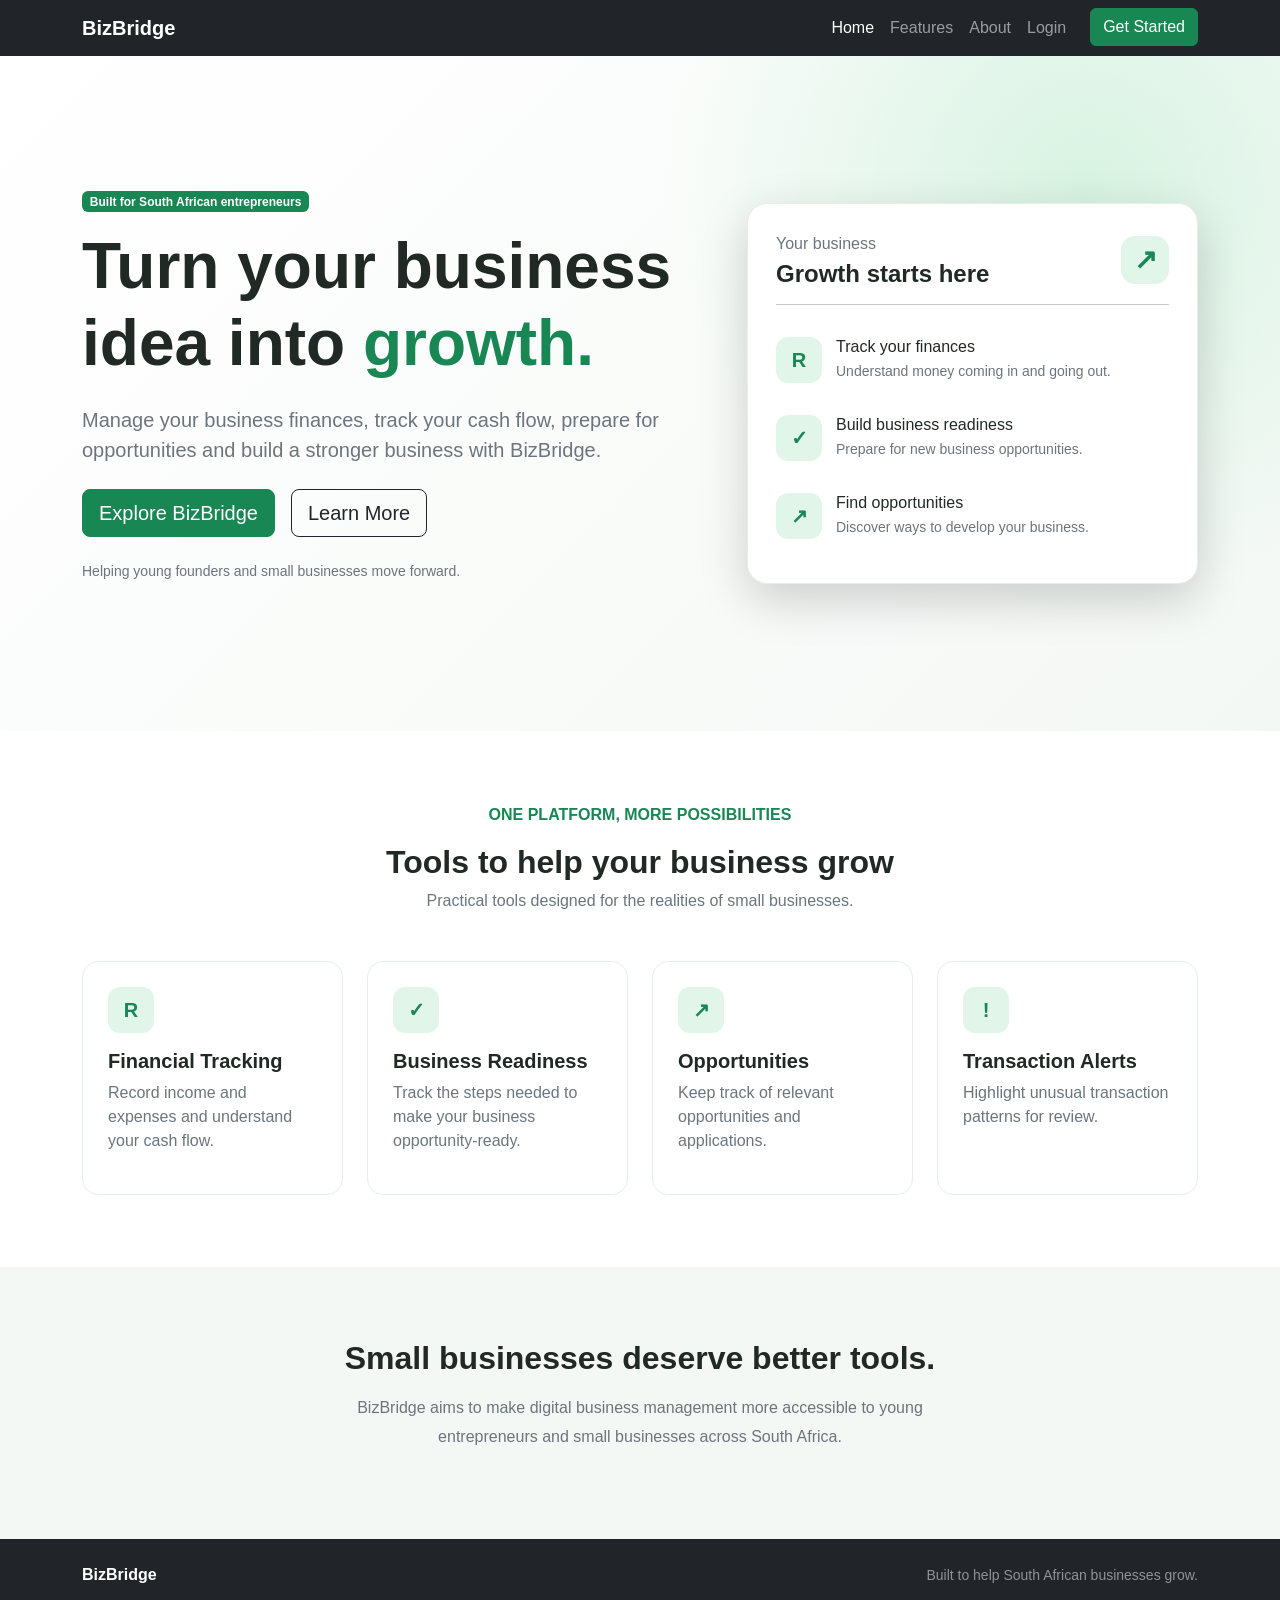
==== BizBridge.Client/index.html @ a51acb2f "linked the front-end register page with the backend" ====
<!DOCTYPE html>
<html lang="en">
<head>
    <meta charset="UTF-8">
    <meta name="viewport" content="width=device-width, initial-scale=1.0">

    <title>BizBridge | Grow Your Business</title>

    <!-- Bootstrap 5 CSS -->
    <link
        href="https://cdn.jsdelivr.net/npm/bootstrap@5.3.3/dist/css/bootstrap.min.css"
        rel="stylesheet">

    <!-- Custom CSS -->
    <link rel="stylesheet" href="style.css">
</head>

<body>
    <!-- Navigation -->
    <nav class="navbar navbar-expand-lg navbar-dark bg-dark">
        <div class="container">
            <a class="navbar-brand fw-bold" href="index.html">
                BizBridge
            </a>

            <button
                class="navbar-toggler"
                type="button"
                data-bs-toggle="collapse"
                data-bs-target="#mainNavbar"
                aria-controls="mainNavbar"
                aria-expanded="false"
                aria-label="Toggle navigation">
                <span class="navbar-toggler-icon"></span>
            </button>

            <div class="collapse navbar-collapse" id="mainNavbar">
                <ul class="navbar-nav ms-auto">
                    <li class="nav-item">
                        <a class="nav-link active" href="index.html">Home</a>
                    </li>
                    <li class="nav-item">
                        <a class="nav-link" href="#features">Features</a>
                    </li>
                    <li class="nav-item">
                        <a class="nav-link" href="#about">About</a>
                    </li>
                    <li class="nav-item">
                        <a class="nav-link" href="login.html">Login</a>
                    </li>
                    <li class="nav-item">
                        <a class="btn btn-success ms-lg-3" href="register.html">
                            Get Started
                        </a>
                    </li>
                </ul>
            </div>
        </div>
    </nav>

    <!-- Hero Section -->
    <header class="hero-section">
        <div class="container">
            <div class="row align-items-center min-vh-75">
                <div class="col-lg-7 py-5">
                    <span class="badge text-bg-success mb-3">
                        Built for South African entrepreneurs
                    </span>

                    <h1 class="display-3 fw-bold">
                        Turn your business idea into
                        <span class="text-success">growth.</span>
                    </h1>

                    <p class="lead text-secondary mt-4">
                        Manage your business finances, track your cash flow,
                        prepare for opportunities and build a stronger business
                        with BizBridge.
                    </p>

                    <div class="mt-4 d-flex flex-wrap gap-3" id="get-started">
                        <a href="#features" class="btn btn-success btn-lg">
                            Explore BizBridge
                        </a>

                        <a href="#about" class="btn btn-outline-dark btn-lg">
                            Learn More
                        </a>
                    </div>

                    <p class="small text-secondary mt-4">
                        Helping young founders and small businesses move forward.
                    </p>
                </div>

                <div class="col-lg-5 py-5">
                    <div class="growth-card shadow-lg">
                        <div class="d-flex justify-content-between align-items-center">
                            <div>
                                <p class="text-secondary mb-1">Your business</p>
                                <h4 class="fw-bold mb-0">Growth starts here</h4>
                            </div>
                            <span class="growth-icon">↗</span>
                        </div>

                        <hr>

                        <div class="feature-mini">
                            <span class="mini-icon">R</span>
                            <div>
                                <h6 class="mb-1">Track your finances</h6>
                                <p class="text-secondary small mb-0">
                                    Understand money coming in and going out.
                                </p>
                            </div>
                        </div>

                        <div class="feature-mini">
                            <span class="mini-icon">✓</span>
                            <div>
                                <h6 class="mb-1">Build business readiness</h6>
                                <p class="text-secondary small mb-0">
                                    Prepare for new business opportunities.
                                </p>
                            </div>
                        </div>

                        <div class="feature-mini">
                            <span class="mini-icon">↗</span>
                            <div>
                                <h6 class="mb-1">Find opportunities</h6>
                                <p class="text-secondary small mb-0">
                                    Discover ways to develop your business.
                                </p>
                            </div>
                        </div>
                    </div>
                </div>
            </div>
        </div>
    </header>

    <!-- Features -->
    <section class="py-5" id="features">
        <div class="container py-4">
            <div class="text-center mb-5">
                <p class="text-success fw-semibold">ONE PLATFORM, MORE POSSIBILITIES</p>
                <h2 class="fw-bold">Tools to help your business grow</h2>
                <p class="text-secondary">
                    Practical tools designed for the realities of small businesses.
                </p>
            </div>

            <div class="row g-4">
                <div class="col-md-6 col-lg-3">
                    <div class="feature-card h-100">
                        <div class="feature-icon">R</div>
                        <h5 class="fw-bold mt-3">Financial Tracking</h5>
                        <p class="text-secondary">
                            Record income and expenses and understand your cash flow.
                        </p>
                    </div>
                </div>

                <div class="col-md-6 col-lg-3">
                    <div class="feature-card h-100">
                        <div class="feature-icon">✓</div>
                        <h5 class="fw-bold mt-3">Business Readiness</h5>
                        <p class="text-secondary">
                            Track the steps needed to make your business opportunity-ready.
                        </p>
                    </div>
                </div>

                <div class="col-md-6 col-lg-3">
                    <div class="feature-card h-100">
                        <div class="feature-icon">↗</div>
                        <h5 class="fw-bold mt-3">Opportunities</h5>
                        <p class="text-secondary">
                            Keep track of relevant opportunities and applications.
                        </p>
                    </div>
                </div>

                <div class="col-md-6 col-lg-3">
                    <div class="feature-card h-100">
                        <div class="feature-icon">!</div>
                        <h5 class="fw-bold mt-3">Transaction Alerts</h5>
                        <p class="text-secondary">
                            Highlight unusual transaction patterns for review.
                        </p>
                    </div>
                </div>
            </div>
        </div>
    </section>

    <!-- About -->
    <section class="about-section py-5" id="about">
        <div class="container py-4 text-center">
            <h2 class="fw-bold">Small businesses deserve better tools.</h2>
            <p class="text-secondary mx-auto mt-3 about-text">
                BizBridge aims to make digital business management more accessible
                to young entrepreneurs and small businesses across South Africa.
            </p>
        </div>
    </section>

    <!-- Footer -->
    <footer class="bg-dark text-white py-4">
        <div class="container d-flex flex-column flex-md-row
                    justify-content-between align-items-center gap-2">
            <p class="mb-0 fw-bold">BizBridge</p>
            <p class="mb-0 small text-white-50">
                Built to help South African businesses grow.
            </p>
        </div>
    </footer>

    <!-- Bootstrap JavaScript -->
    <script
        src="https://cdn.jsdelivr.net/npm/bootstrap@5.3.3/dist/js/bootstrap.bundle.min.js">
    </script>

    <!-- Custom JavaScript -->
    <script src="app.js"></script>
</body>
</html>
---- BizBridge.Client/style.css ----
:root {
    --bizbridge-green: #198754;
    --bizbridge-light: #f4f8f5;
    --bizbridge-text: #202923;
}

body {
    font-family: Arial, Helvetica, sans-serif;
    color: var(--bizbridge-text);
    margin: 0;
}

.hero-section {
    background:
        radial-gradient(circle at 85% 20%, #d8f3e2 0, transparent 35%),
        linear-gradient(135deg, #ffffff, var(--bizbridge-light));
}

.min-vh-75 {
    min-height: 75vh;
}

.growth-card {
    background: #ffffff;
    border: 1px solid #e6eee8;
    border-radius: 20px;
    padding: 28px;
}

.growth-icon {
    display: grid;
    place-items: center;
    width: 48px;
    height: 48px;
    border-radius: 14px;
    background: #e2f5e9;
    color: var(--bizbridge-green);
    font-size: 28px;
    font-weight: bold;
}

.feature-mini {
    display: flex;
    gap: 14px;
    align-items: flex-start;
    padding: 16px 0;
}

.mini-icon,
.feature-icon {
    display: grid;
    place-items: center;
    flex-shrink: 0;
    width: 46px;
    height: 46px;
    border-radius: 12px;
    background: #e2f5e9;
    color: var(--bizbridge-green);
    font-weight: bold;
    font-size: 20px;
}

.feature-card {
    padding: 25px;
    border: 1px solid #e8eee9;
    border-radius: 16px;
    background: #ffffff;
    transition: transform 0.2s ease, box-shadow 0.2s ease;
}

.feature-card:hover {
    transform: translateY(-5px);
    box-shadow: 0 12px 28px rgba(20, 60, 35, 0.08);
}

.about-section {
    background: var(--bizbridge-light);
}

.about-text {
    max-width: 650px;
    line-height: 1.8;
}

@media (max-width: 576px) {
    .hero-section h1 {
        font-size: 2.5rem;
    }

    .growth-card {
        padding: 20px;
    }
}

/* Authentication pages */
.auth-page {
    min-height: 100vh;
    background: #f4f8f5;
}

.auth-card {
    background: #ffffff;
    border: 1px solid #e6eee8;
    border-radius: 18px;
    padding: 35px;
}

.auth-card .form-control {
    padding: 12px 14px;
    border-radius: 9px;
}

.auth-card .form-control:focus {
    border-color: #198754;
    box-shadow: 0 0 0 0.2rem rgba(25, 135, 84, 0.15);
}

@media (max-width: 576px) {
    .auth-card {
        padding: 24px;
    }
}
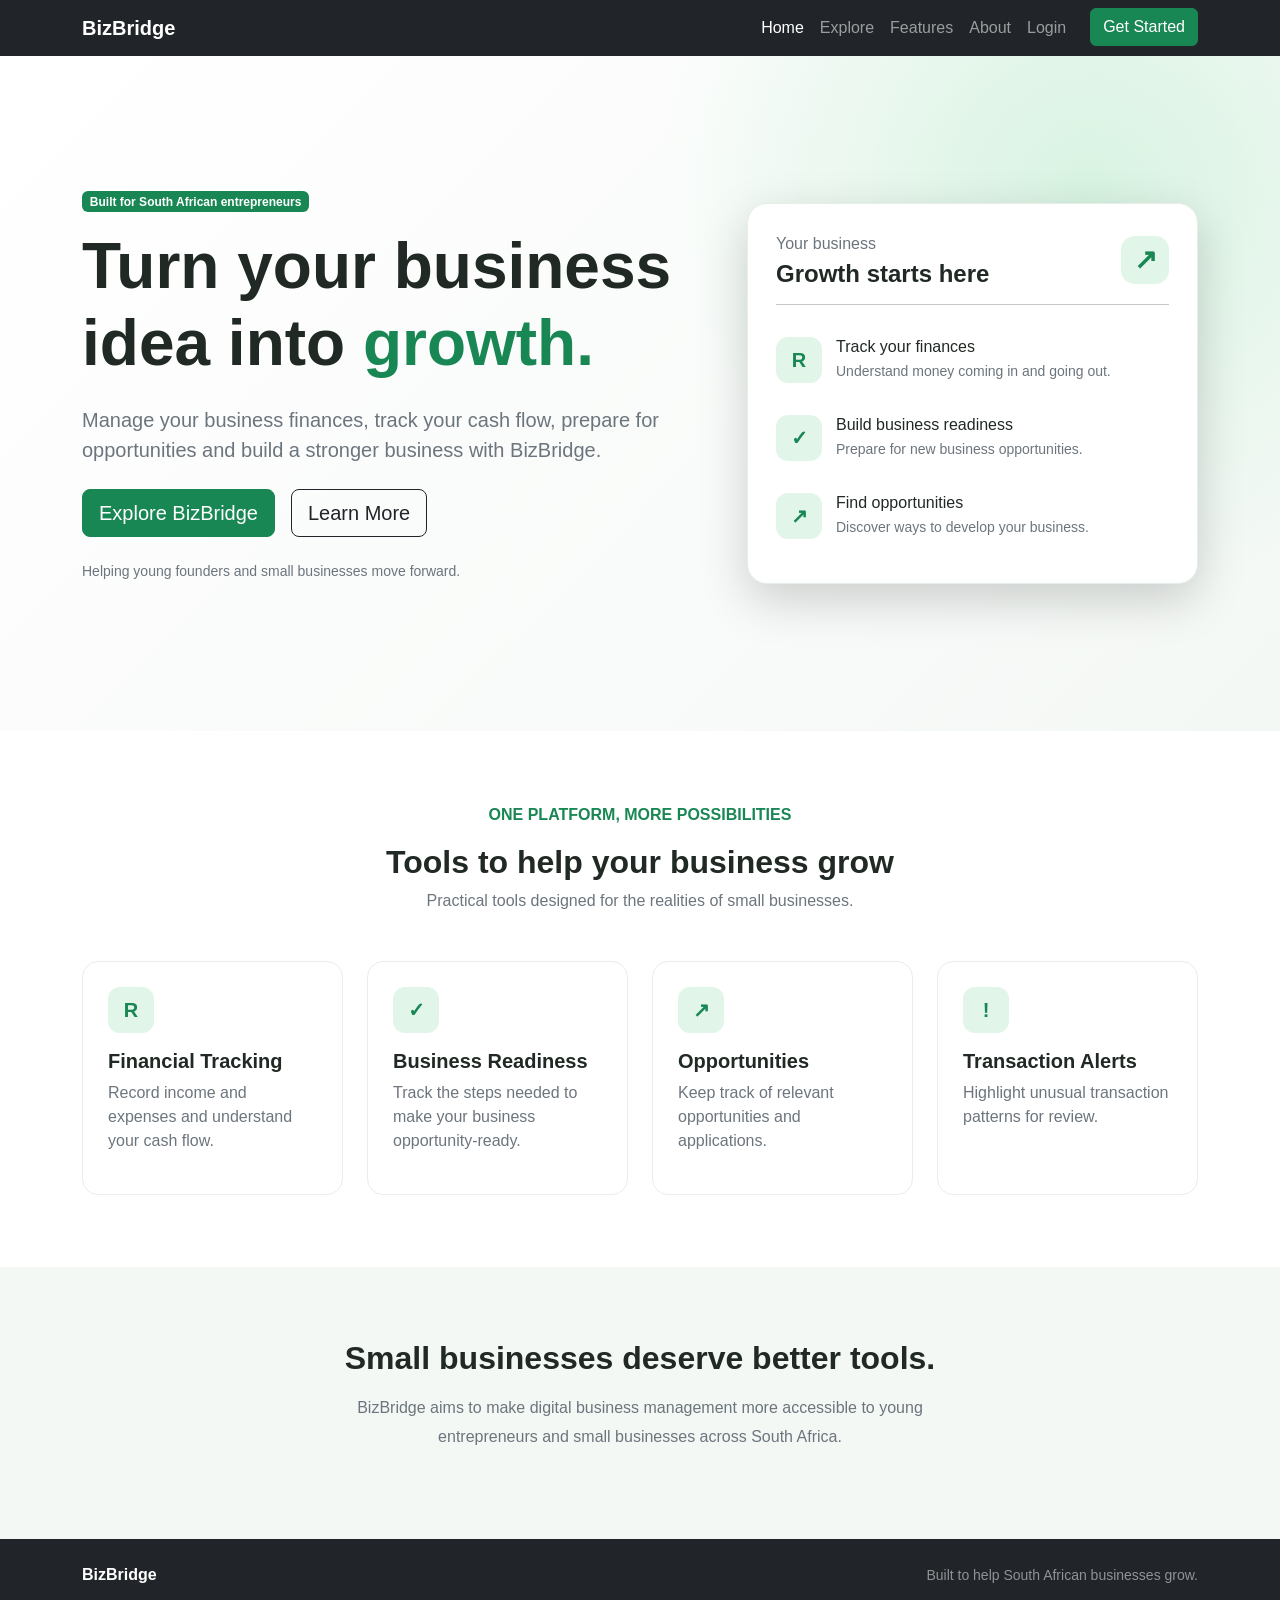
==== commit 14a2e9d9: "Add responsive business discovery page Co-authored-by: Copilot <223556219+Copilot@users.noreply.gith" ====
--- a/BizBridge.Client/index.html
+++ b/BizBridge.Client/index.html
@@ -41,6 +41,9 @@
                         <a class="nav-link active" href="index.html">Home</a>
                     </li>
                     <li class="nav-item">
+                        <a class="nav-link" href="explore.html">Explore</a>
+                    </li>
+                    <li class="nav-item">
                         <a class="nav-link" href="#features">Features</a>
                     </li>
                     <li class="nav-item">
--- a/BizBridge.Client/style.css
+++ b/BizBridge.Client/style.css
@@ -121,3 +121,199 @@
     }
 }
 
+.summary-box {
+    background: #f9fbfa;
+    border: 1px solid #e7efe9;
+    border-radius: 12px;
+    padding: 18px 20px;
+}
+
+.readiness-check {
+    padding: 14px 12px 14px 2rem;
+    border-bottom: 1px solid #e7efe9;
+}
+
+.readiness-check:last-child {
+    border-bottom: 0;
+}
+
+.readiness-check .form-check-input {
+    margin-top: 0.35rem;
+}
+
+.readiness-check .form-check-input:disabled {
+    opacity: 0.8;
+}
+
+.cash-flow-row {
+    display: grid;
+    grid-template-columns: 3.5rem minmax(3rem, 1fr) minmax(6rem, auto);
+    align-items: center;
+    gap: 10px;
+    margin-bottom: 12px;
+}
+
+.cash-flow-track {
+    height: 12px;
+    overflow: hidden;
+    border-radius: 8px;
+    background: #edf1ee;
+}
+
+.cash-flow-fill {
+    height: 100%;
+    border-radius: inherit;
+}
+
+.cash-flow-positive {
+    background: var(--bizbridge-green);
+}
+
+.cash-flow-negative {
+    background: #dc3545;
+}
+
+.cash-flow-row > span:last-child {
+    text-align: right;
+}
+
+
+/* ========================================
+   Transactions Page
+======================================== */
+
+.transactions-page {
+    min-height: 100vh;
+    background: var(--bizbridge-light);
+}
+
+.transactions-header {
+    background:
+        radial-gradient(circle at 90% 10%, #d8f3e2 0, transparent 35%),
+        #ffffff;
+    border: 1px solid #e6eee8;
+    border-radius: 18px;
+    padding: 28px;
+}
+
+.transactions-card {
+    background: #ffffff;
+    border: 1px solid #e6eee8;
+    border-radius: 16px;
+    padding: 24px;
+    box-shadow: 0 4px 16px rgba(20, 60, 35, 0.04);
+}
+
+.transactions-card h2 {
+    color: var(--bizbridge-text);
+    font-weight: 700;
+}
+
+.transactions-card .form-label {
+    font-weight: 600;
+    color: var(--bizbridge-text);
+}
+
+.transactions-card .form-control,
+.transactions-card .form-select {
+    border-radius: 9px;
+    padding: 10px 12px;
+}
+
+.transactions-card .form-control:focus,
+.transactions-card .form-select:focus {
+    border-color: var(--bizbridge-green);
+    box-shadow: 0 0 0 0.2rem rgba(25, 135, 84, 0.15);
+}
+
+.transactions-card .btn-primary {
+    background: var(--bizbridge-green);
+    border-color: var(--bizbridge-green);
+}
+
+.transactions-card .btn-primary:hover {
+    background: #146c43;
+    border-color: #146c43;
+}
+
+.transactions-table-wrapper {
+    width: 100%;
+    overflow-x: auto;
+}
+
+.transactions-table {
+    margin-bottom: 0;
+    vertical-align: middle;
+}
+
+.transactions-table thead th {
+    background: #f4f8f5;
+    color: var(--bizbridge-text);
+    font-size: 0.875rem;
+    white-space: nowrap;
+}
+
+.transactions-table td {
+    padding-top: 14px;
+    padding-bottom: 14px;
+}
+
+.transaction-amount-income {
+    color: var(--bizbridge-green);
+    font-weight: 700;
+    white-space: nowrap;
+}
+
+.transaction-amount-expense {
+    color: #dc3545;
+    font-weight: 700;
+    white-space: nowrap;
+}
+
+.transaction-type-badge {
+    display: inline-block;
+    padding: 5px 10px;
+    border-radius: 20px;
+    font-size: 0.75rem;
+    font-weight: 700;
+}
+
+.transaction-type-income {
+    background: #e2f5e9;
+    color: #146c43;
+}
+
+.transaction-type-expense {
+    background: #fce8e8;
+    color: #b02a37;
+}
+
+.transactions-empty-state {
+    padding: 32px 16px;
+    text-align: center;
+    color: #6c757d;
+}
+
+#pageMessage {
+    border-radius: 10px;
+}
+
+@media (max-width: 768px) {
+    .transactions-header {
+        padding: 20px;
+    }
+
+    .transactions-card {
+        padding: 18px;
+    }
+
+    .transactions-header h1 {
+        font-size: 1.7rem;
+    }
+}
+
+@media (max-width: 576px) {
+    .transactions-card {
+        padding: 15px;
+    }
+}
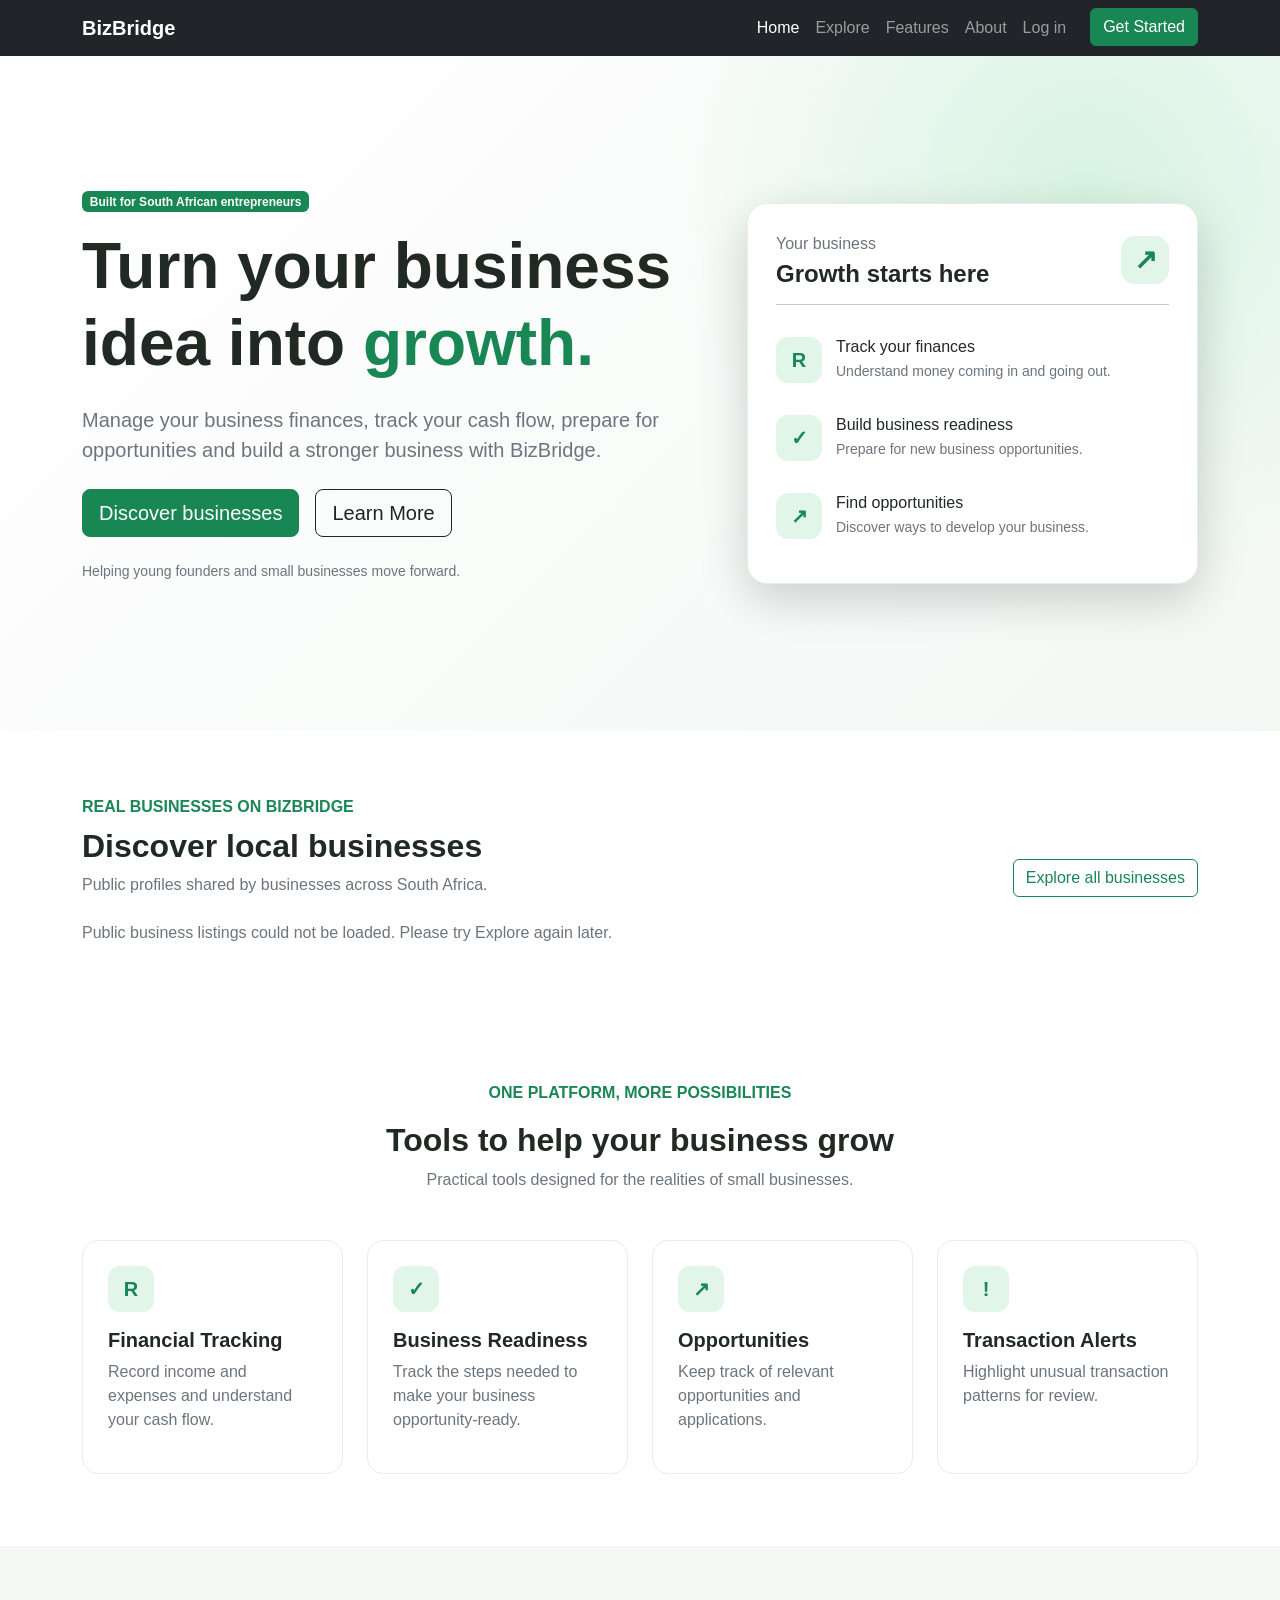
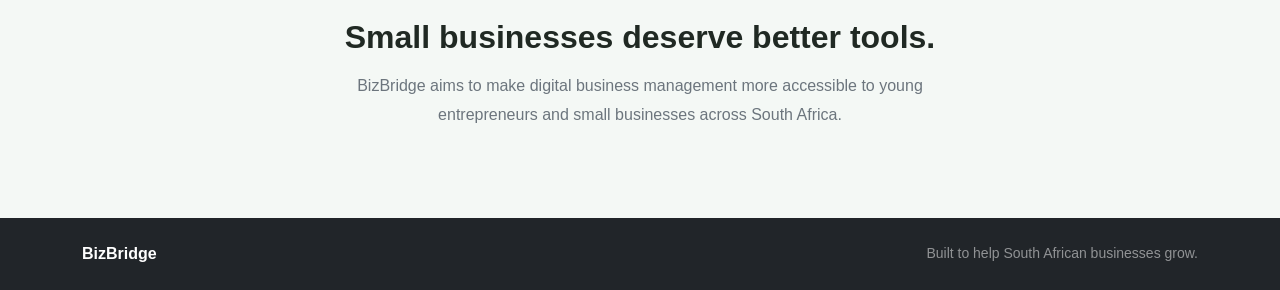
==== commit 8b5ac082: "Add Explore API and marketplace workflows Co-authored-by: Copilot <223556219+Copilot@users.noreply.g" ====
--- a/BizBridge.Client/index.html
+++ b/BizBridge.Client/index.html
@@ -49,10 +49,20 @@
                     <li class="nav-item">
                         <a class="nav-link" href="#about">About</a>
                     </li>
-                    <li class="nav-item">
-                        <a class="nav-link" href="login.html">Login</a>
-                    </li>
-                    <li class="nav-item">
+                    <li class="nav-item" id="loginNavItem">
+                        <a class="nav-link" id="loginNavLink" href="login.html">
+                            Log in
+                        </a>
+                    </li>
+                    <li class="nav-item" id="logoutNavItem" hidden>
+                        <button
+                            class="btn btn-outline-light btn-sm"
+                            type="button"
+                            id="logoutButton">
+                            Log out
+                        </button>
+                    </li>
+                    <li class="nav-item" id="registerNavItem">
                         <a class="btn btn-success ms-lg-3" href="register.html">
                             Get Started
                         </a>
@@ -83,8 +93,8 @@
                     </p>
 
                     <div class="mt-4 d-flex flex-wrap gap-3" id="get-started">
-                        <a href="#features" class="btn btn-success btn-lg">
-                            Explore BizBridge
+                        <a href="explore.html" class="btn btn-success btn-lg">
+                            Discover businesses
                         </a>
 
                         <a href="#about" class="btn btn-outline-dark btn-lg">
@@ -143,6 +153,41 @@
             </div>
         </div>
     </header>
+
+    <!-- Public business listings are loaded from the BizBridge API. -->
+    <section
+        class="py-5 bg-white"
+        id="businessDiscoverySection"
+        aria-labelledby="businessDiscoveryHeading">
+        <div class="container py-3">
+            <div class="d-flex flex-column flex-md-row
+                        justify-content-between align-items-md-end gap-3 mb-4">
+                <div>
+                    <p class="text-success fw-semibold mb-2">
+                        REAL BUSINESSES ON BIZBRIDGE
+                    </p>
+                    <h2 id="businessDiscoveryHeading" class="fw-bold mb-2">
+                        Discover local businesses
+                    </h2>
+                    <p class="text-secondary mb-0">
+                        Public profiles shared by businesses across South Africa.
+                    </p>
+                </div>
+                <a href="explore.html" class="btn btn-outline-success">
+                    Explore all businesses
+                </a>
+            </div>
+
+            <p
+                id="businessDiscoveryStatus"
+                class="text-secondary"
+                role="status"
+                aria-live="polite">
+                Loading public businesses...
+            </p>
+            <div id="featuredBusinesses" class="row g-3"></div>
+        </div>
+    </section>
 
     <!-- Features -->
     <section class="py-5" id="features">
@@ -227,6 +272,7 @@
     </script>
 
     <!-- Custom JavaScript -->
+    <script src="api-config.js"></script>
     <script src="app.js"></script>
 </body>
 </html>
--- a/BizBridge.Client/style.css
+++ b/BizBridge.Client/style.css
@@ -317,3 +317,256 @@
         padding: 15px;
     }
 }
+
+
+/* BizBridge API-driven Explore listings */
+
+.explore-business-grid {
+    display: grid;
+    grid-template-columns: repeat(auto-fit, minmax(240px, 1fr));
+    gap: 1.25rem;
+}
+
+.explore-business-card {
+    min-width: 0;
+    overflow: hidden;
+    border: 1px solid #e5e7eb;
+    border-radius: 14px;
+    background: #fff;
+    box-shadow: 0 3px 12px rgba(0, 0, 0, 0.04);
+}
+
+.explore-business-card-image {
+    display: flex;
+    width: 100%;
+    height: 180px;
+    padding: 0;
+    overflow: hidden;
+    align-items: center;
+    justify-content: center;
+    border: 0;
+    background: #f3f4f6;
+}
+
+.explore-business-card-image img,
+.explore-business-card-image .business-image-placeholder {
+    width: 100%;
+    height: 100%;
+    object-fit: cover;
+}
+
+.business-image-placeholder {
+    display: flex;
+    align-items: center;
+    justify-content: center;
+    background: #e8eefc;
+    color: #2346a0;
+    font-size: 1.4rem;
+    font-weight: 700;
+}
+
+.explore-business-card-body {
+    padding: 1rem;
+}
+
+.explore-business-card-body h3 {
+    margin: 0.6rem 0;
+    font-size: 1.15rem;
+}
+
+.explore-business-title {
+    padding: 0;
+    border: 0;
+    background: none;
+    color: inherit;
+    font: inherit;
+    font-weight: 700;
+    text-align: left;
+}
+
+.explore-business-title:hover {
+    color: #3157c8;
+}
+
+.explore-category-badge {
+    display: inline-block;
+    padding: 0.3rem 0.65rem;
+    border-radius: 999px;
+    background: #eef2ff;
+    color: #3149a5;
+    font-size: 0.8rem;
+    font-weight: 600;
+}
+
+.explore-business-location {
+    margin-bottom: 0.65rem;
+    color: #6b7280;
+    font-size: 0.9rem;
+}
+
+.explore-business-description {
+    display: -webkit-box;
+    overflow: hidden;
+    min-height: 3.5rem;
+    margin-bottom: 1rem;
+    color: #4b5563;
+    line-height: 1.5;
+    -webkit-box-orient: vertical;
+    -webkit-line-clamp: 3;
+}
+
+.explore-business-story,
+.explore-featured-business {
+    display: flex;
+    align-items: center;
+    gap: 0.7rem;
+    padding: 0.5rem;
+    border: 0;
+    background: transparent;
+    color: inherit;
+    text-align: left;
+    cursor: pointer;
+}
+
+.explore-business-story {
+    flex-direction: column;
+    width: 90px;
+    flex-shrink: 0;
+}
+
+.explore-story-image {
+    display: block;
+    width: 64px;
+    height: 64px;
+    overflow: hidden;
+    border: 2px solid #dbe4ff;
+    border-radius: 50%;
+}
+
+.explore-story-image img,
+.explore-story-image .business-image-placeholder {
+    width: 100%;
+    height: 100%;
+    object-fit: cover;
+}
+
+.explore-story-name {
+    width: 100%;
+    overflow: hidden;
+    font-size: 0.78rem;
+    text-align: center;
+    text-overflow: ellipsis;
+    white-space: nowrap;
+}
+
+.explore-featured-business {
+    width: 100%;
+    border-radius: 10px;
+}
+
+.explore-featured-business:hover,
+.explore-business-story:hover {
+    background: #f8faff;
+}
+
+.explore-featured-image {
+    width: 52px;
+    height: 52px;
+    flex-shrink: 0;
+    overflow: hidden;
+    border-radius: 10px;
+}
+
+.explore-featured-image img,
+.explore-featured-image .business-image-placeholder {
+    width: 100%;
+    height: 100%;
+    object-fit: cover;
+}
+
+.explore-featured-details {
+    display: flex;
+    min-width: 0;
+    flex-direction: column;
+    gap: 0.15rem;
+}
+
+.explore-featured-details strong,
+.explore-featured-details small {
+    overflow: hidden;
+    text-overflow: ellipsis;
+    white-space: nowrap;
+}
+
+.explore-featured-details small {
+    color: #6b7280;
+}
+
+.explore-loading,
+.explore-error,
+.explore-empty-state {
+    padding: 2rem 1rem;
+    text-align: center;
+}
+
+.explore-error {
+    border: 1px solid #fecaca;
+    border-radius: 12px;
+    background: #fff7f7;
+}
+
+.explore-spinner {
+    display: inline-block;
+    width: 28px;
+    height: 28px;
+    border: 3px solid #dbe4ff;
+    border-top-color: #3157c8;
+    border-radius: 50%;
+    animation: explore-spin 0.8s linear infinite;
+}
+
+@keyframes explore-spin {
+    to {
+        transform: rotate(360deg);
+    }
+}
+
+.explore-profile-image {
+    width: 100%;
+    max-height: 260px;
+    margin-bottom: 1rem;
+    overflow: hidden;
+    border-radius: 12px;
+}
+
+.explore-profile-image img,
+.explore-profile-image .business-image-placeholder {
+    display: flex;
+    width: 100%;
+    max-height: 260px;
+    min-height: 160px;
+    object-fit: cover;
+}
+
+.explore-profile-contact {
+    display: flex;
+    flex-wrap: wrap;
+    gap: 0.65rem;
+    margin: 1.25rem 0;
+}
+
+@media (max-width: 576px) {
+    .explore-business-grid {
+        grid-template-columns: 1fr;
+    }
+
+    .explore-business-card-image {
+        height: 200px;
+    }
+}
+
+@media (prefers-reduced-motion: reduce) {
+    .explore-spinner {
+        animation: none;
+    }
+}
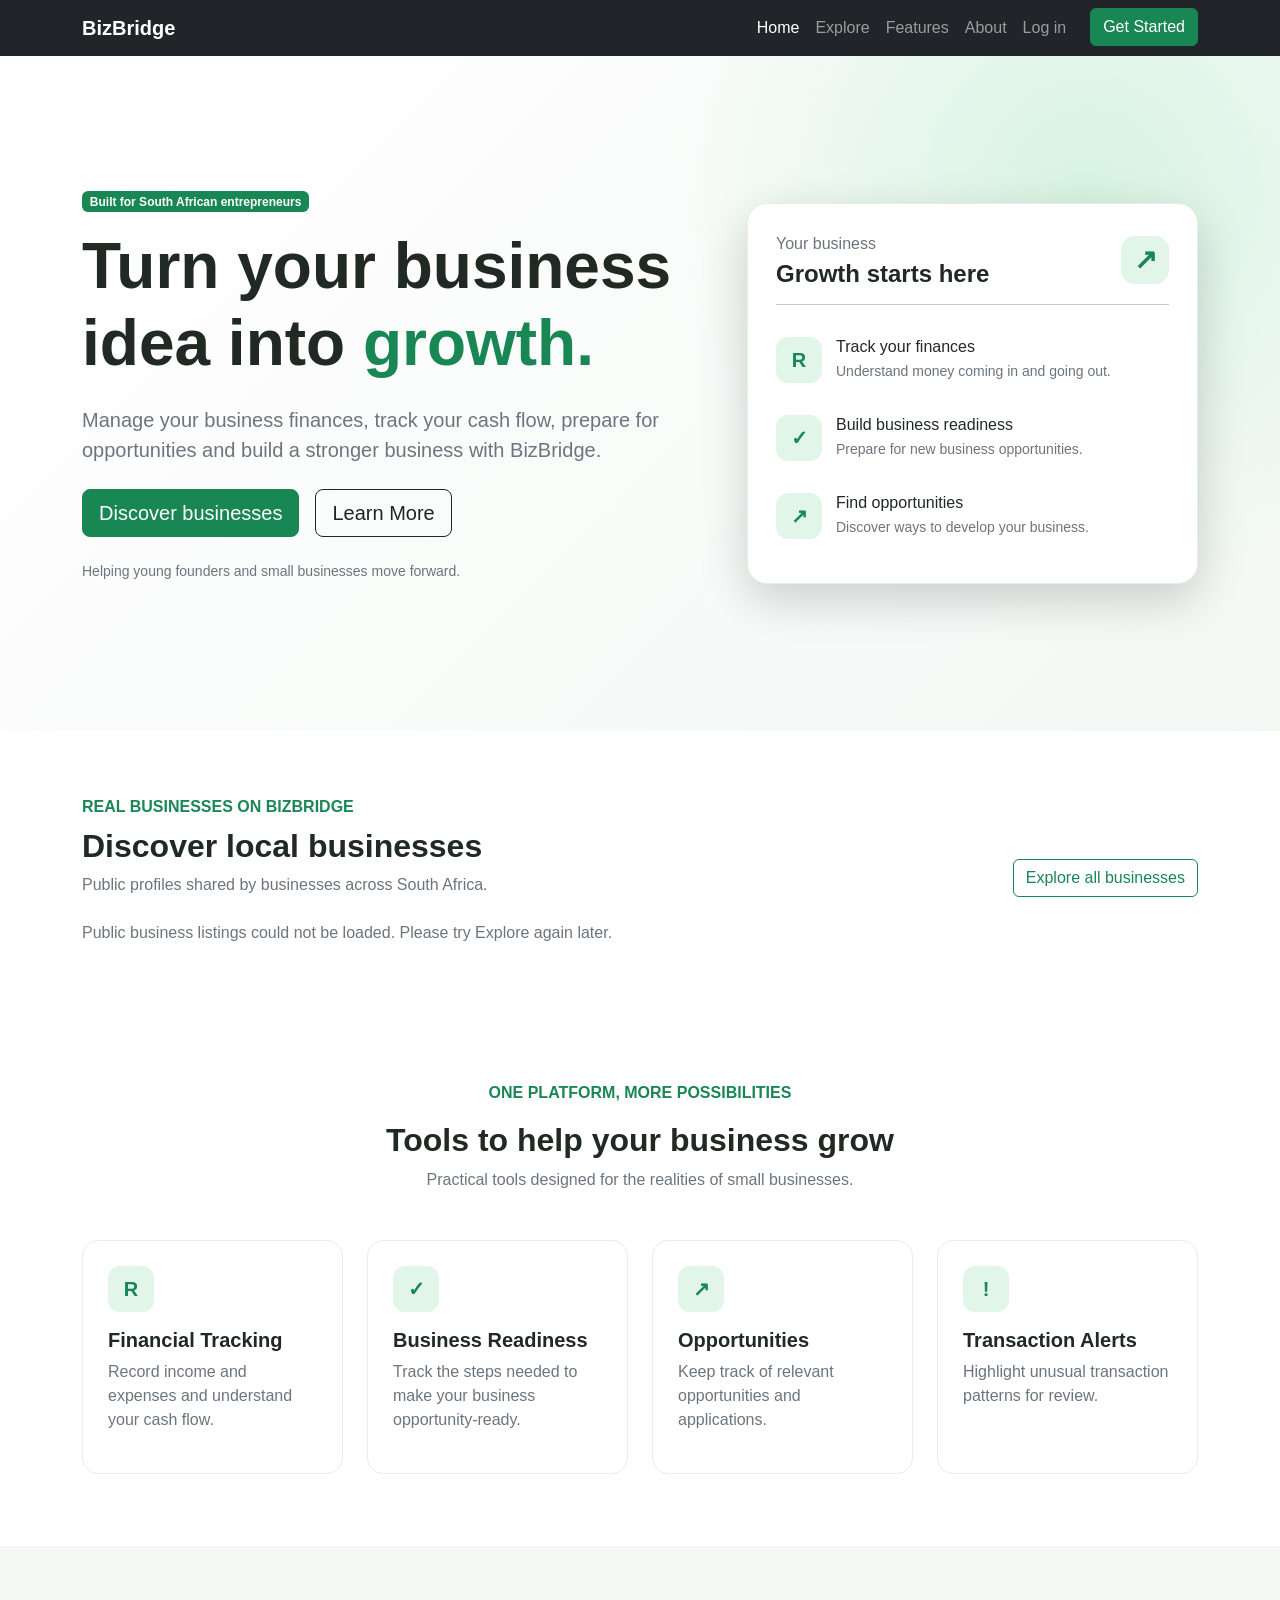
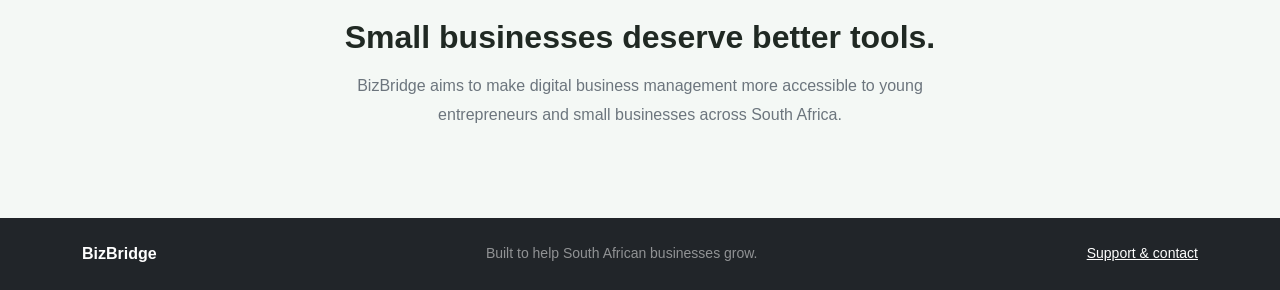
==== commit bfb81998: "Restore Explore and complete launch readiness Co-authored-by: Copilot <223556219+Copilot@users.norep" ====
--- a/BizBridge.Client/index.html
+++ b/BizBridge.Client/index.html
@@ -263,6 +263,12 @@
             <p class="mb-0 small text-white-50">
                 Built to help South African businesses grow.
             </p>
+            <a
+                class="small text-white"
+                href="https://bizbridgefrontend.netlify.app/explore.html"
+            >
+                Support &amp; contact
+            </a>
         </div>
     </footer>
 
